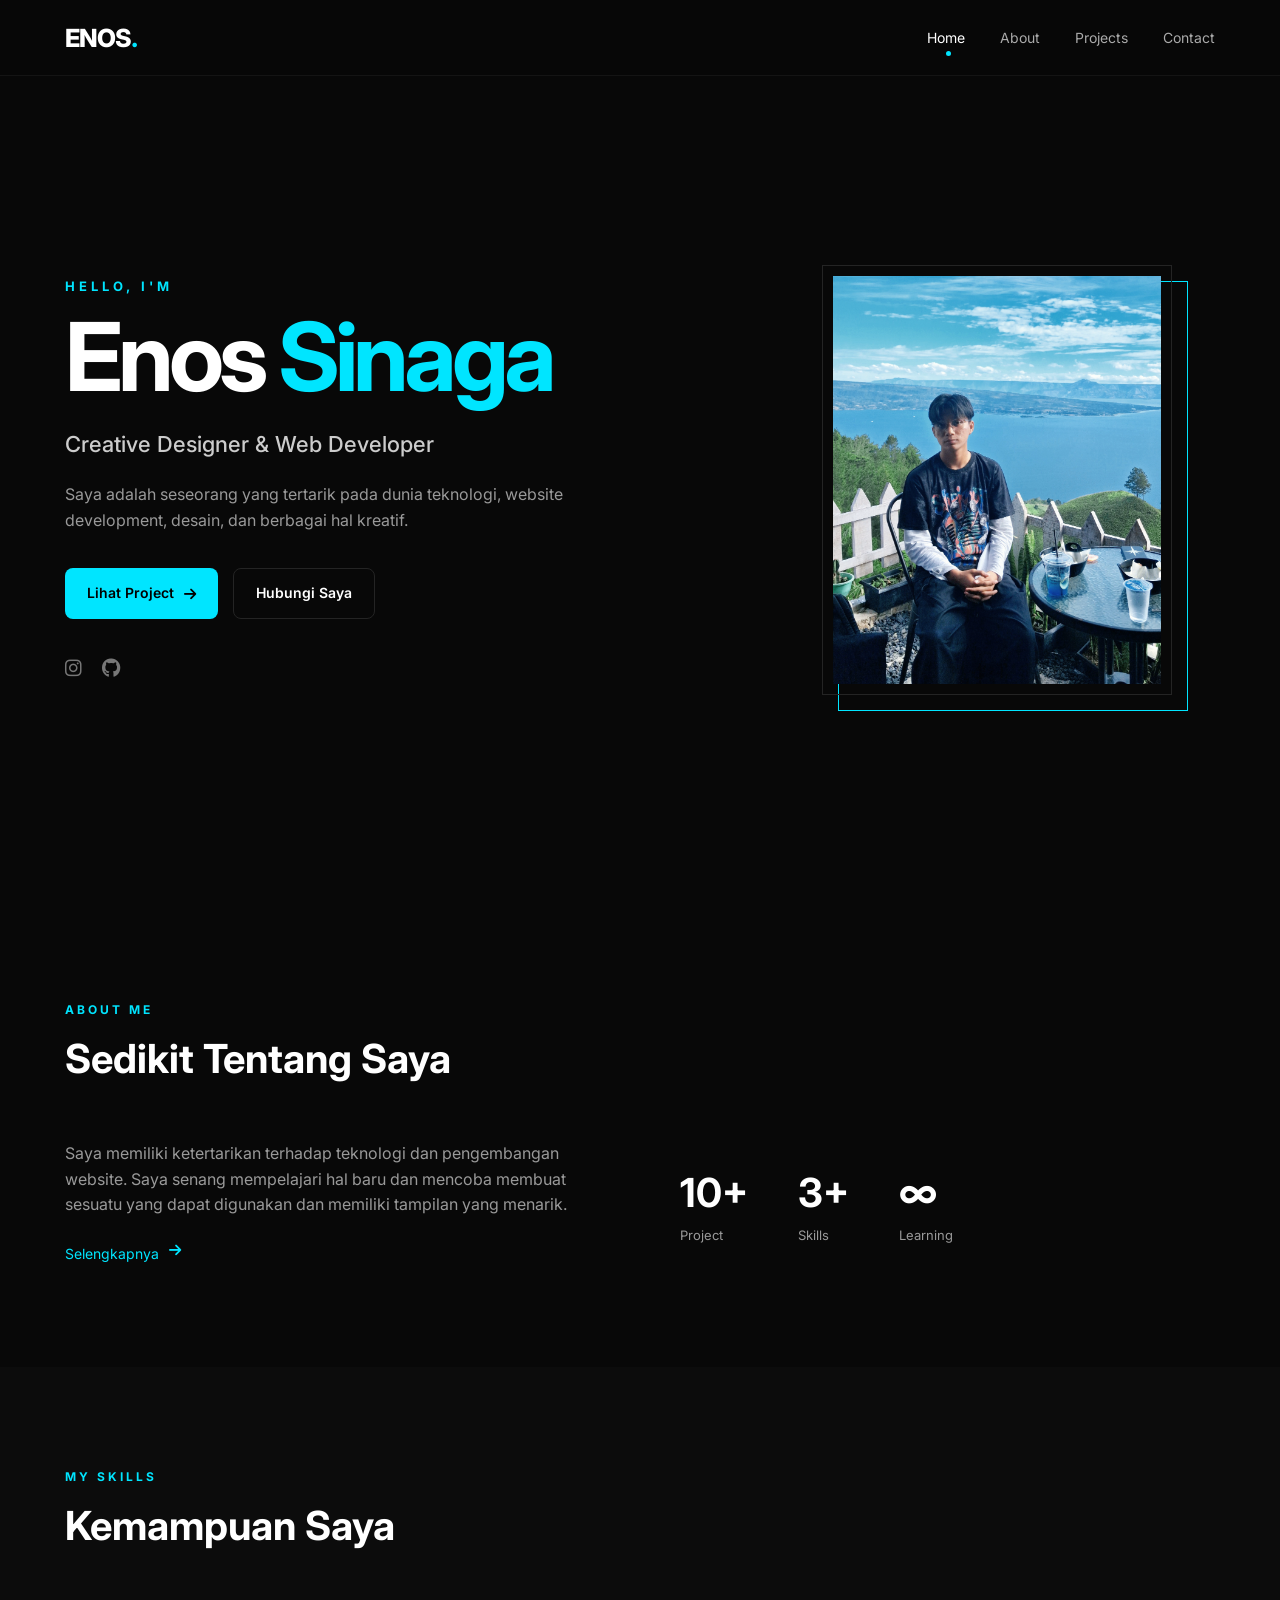
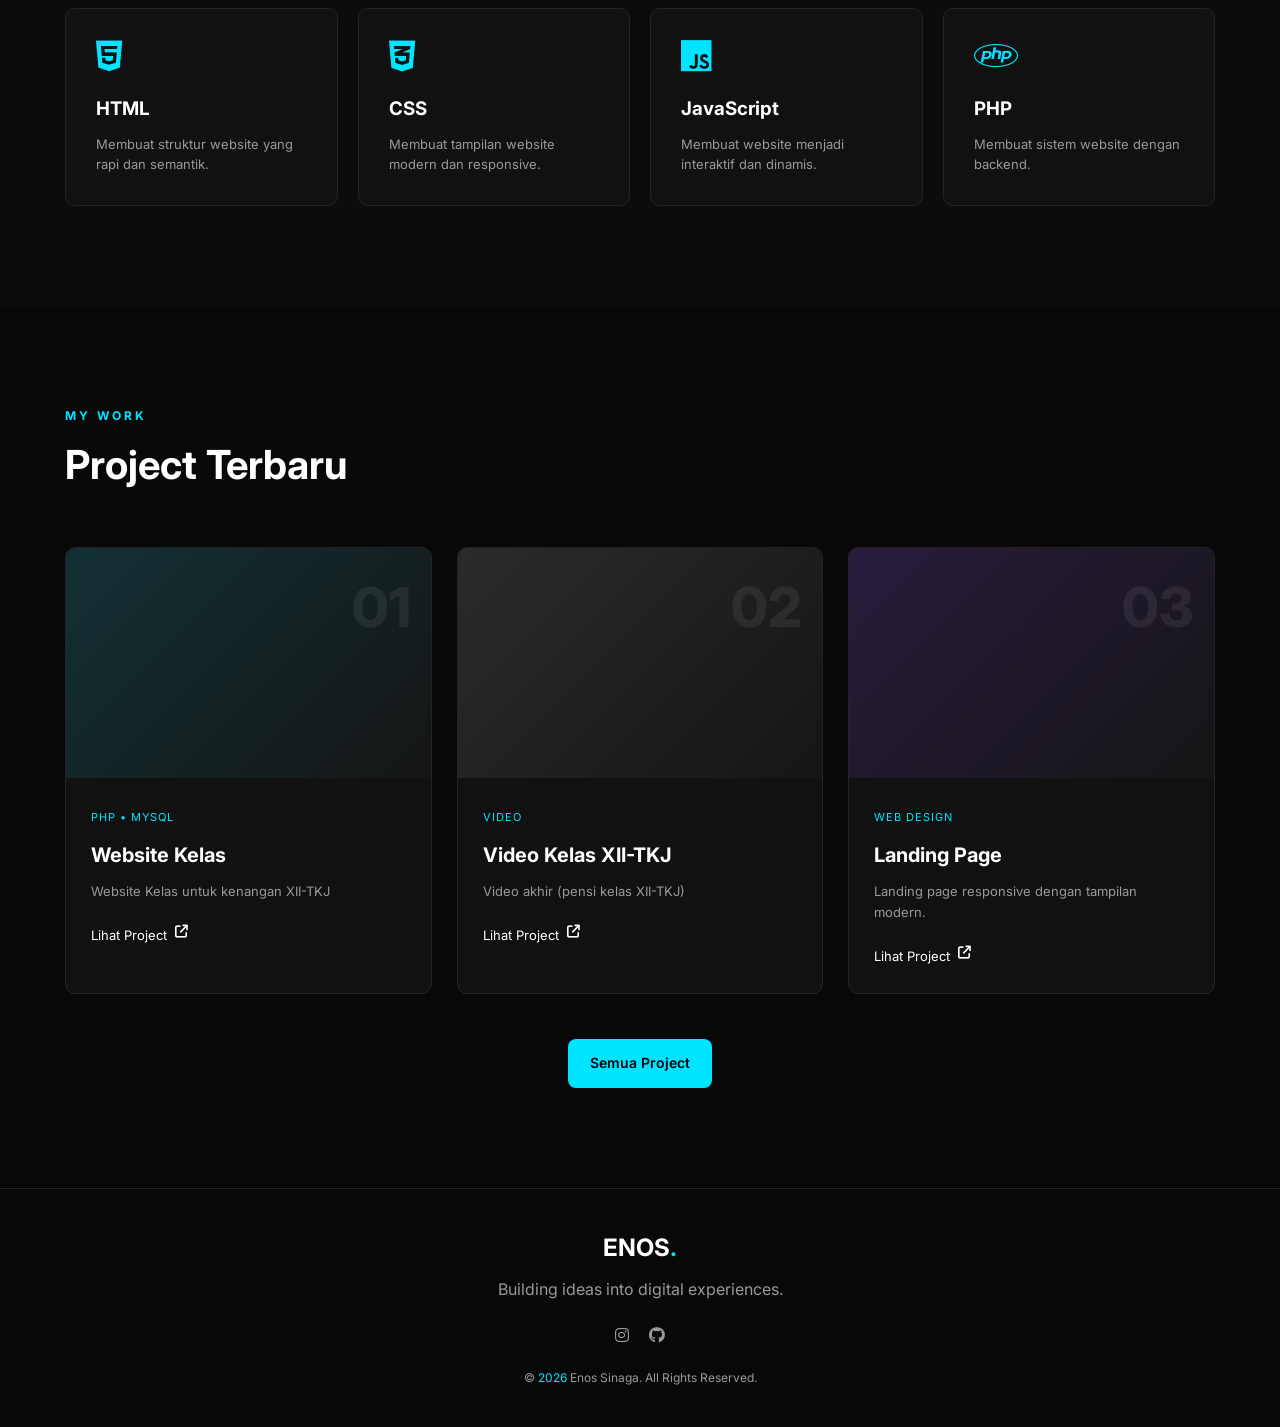
==== index.html @ 7dd68cc8 "first commit" ====
<!DOCTYPE html>
<html lang="id">
<head>
    <meta charset="UTF-8">
    <meta name="viewport" content="width=device-width, initial-scale=1.0">
    <link rel="icon" type="image/x-icon" href="favicon-32x32.pngs">
    <title>Enos | Portfolio</title>

    <link rel="stylesheet" href="style.css">

    <!-- Google Font -->
    <link rel="preconnect" href="https://fonts.googleapis.com">
    <link rel="preconnect" href="https://fonts.gstatic.com" crossorigin>
    <link href="https://fonts.googleapis.com/css2?family=Inter:wght@400;500;600;700;800&display=swap" rel="stylesheet">

    <!-- Icon -->
    <link rel="stylesheet"
        href="https://cdnjs.cloudflare.com/ajax/libs/font-awesome/6.5.2/css/all.min.css">
</head>

<body>

<!-- ================= NAVBAR ================= -->

<header class="header">
    <nav class="navbar">

        <a href="index.html" class="logo">
            ENOS<span>.</span>
        </a>

        <ul class="nav-menu">
            <li><a href="index.html" class="active">Home</a></li>
            <li><a href="about.html">About</a></li>
            <li><a href="projects.html">Projects</a></li>
            <li><a href="contact.html">Contact</a></li>
        </ul>

        <button class="menu-btn" id="menuBtn">
            <i class="fa-solid fa-bars"></i>
        </button>

    </nav>
</header>


<!-- ================= HERO ================= -->

<section class="hero">

    <div class="hero-content">

        <p class="hero-small">
            HELLO, I'M
        </p>

        <h1>
            Enos <span>Sinaga</span>
        </h1>

        <h2>
            Creative Designer & Web Developer 
        </h2>

        <p class="hero-description">
            Saya adalah seseorang yang tertarik pada dunia teknologi,
            website development, desain, dan berbagai hal kreatif.
        </p>

        <div class="hero-buttons">

            <a href="projects.html" class="btn primary">
                Lihat Project
                <i class="fa-solid fa-arrow-right"></i>
            </a>

            <a href="contact.html" class="btn secondary">
                Hubungi Saya
            </a>

        </div>

        <div class="social-icons">

            <a href="https://www.instagram.com/eell.sng/" title="Instagram">
                <i class="fa-brands fa-instagram"></i>
            </a>

            <a href="https://github.com/popoayamkeren-dot" title="GitHub">
                <i class="fa-brands fa-github"></i>
            </a>

     

        </div>

    </div>


    <div class="hero-image">

        <div class="image-box">
            <img src="1.jpeg" alt="Foto Enos">
        </div>

    </div>

</section>


<!-- ================= ABOUT PREVIEW ================= -->

<section class="section reveal">

    <div class="section-title">

        <p>ABOUT ME</p>

        <h2>
            Sedikit Tentang Saya
        </h2>

    </div>


    <div class="about-preview">

        <div>
            <p>
                Saya memiliki ketertarikan terhadap teknologi dan
                pengembangan website. Saya senang mempelajari hal baru
                dan mencoba membuat sesuatu yang dapat digunakan dan
                memiliki tampilan yang menarik.
            </p>

            <a href="about.html" class="text-link">
                Selengkapnya
                <i class="fa-solid fa-arrow-right"></i>
            </a>
        </div>


        <div class="stats">

            <div class="stat">
                <h3>10+</h3>
                <p>Project</p>
            </div>

            <div class="stat">
                <h3>3+</h3>
                <p>Skills</p>
            </div>

            <div class="stat">
                <h3>∞</h3>
                <p>Learning</p>
            </div>

        </div>

    </div>

</section>


<!-- ================= SKILLS ================= -->

<section class="section skills-section reveal">

    <div class="section-title">

        <p>MY SKILLS</p>

        <h2>
            Kemampuan Saya
        </h2>

    </div>


    <div class="skills">

        <div class="skill-card">

            <i class="fa-brands fa-html5"></i>

            <h3>HTML</h3>

            <p>
                Membuat struktur website yang rapi dan semantik.
            </p>

        </div>


        <div class="skill-card">

            <i class="fa-brands fa-css3-alt"></i>

            <h3>CSS</h3>

            <p>
                Membuat tampilan website modern dan responsive.
            </p>

        </div>


        <div class="skill-card">

            <i class="fa-brands fa-js"></i>

            <h3>JavaScript</h3>

            <p>
                Membuat website menjadi interaktif dan dinamis.
            </p>

        </div>


        <div class="skill-card">

            <i class="fa-brands fa-php"></i>

            <h3>PHP</h3>

            <p>
                Membuat sistem website dengan backend.
            </p>

        </div>

    </div>

</section>


<!-- ================= PROJECT PREVIEW ================= -->

<section class="section reveal">

    <div class="section-title">

        <p>MY WORK</p>

        <h2>
            Project Terbaru
        </h2>

    </div>


    <div class="projects-grid">

        <div class="project-card">

            <div class="project-image">
                <div class="project-number">01</div>
            </div>

            <div class="project-content">

            <span>PHP • MySQL</span>

                <h3>
                    Website Kelas
                </h3>

                <p>
                    Website Kelas untuk kenangan XII-TKJ
                </p>

                <a href="projects.html">
                    Lihat Project
                    <i class="fa-solid fa-arrow-up-right-from-square"></i>
                </a>

            </div>

        </div>


        <div class="project-card">

            <div class="project-image second">
                <div class="project-number">02</div>
            </div>

            <div class="project-content">

                <span>Video</span>

                <h3>
                    Video Kelas XII-TKJ
                </h3>

                <p>
                   Video akhir (pensi kelas XII-TKJ)
                </p>

                <a href="projects.html">
                    Lihat Project
                    <i class="fa-solid fa-arrow-up-right-from-square"></i>
                </a>

            </div>

        </div>


        <div class="project-card">

            <div class="project-image third">
                <div class="project-number">03</div>
            </div>

            <div class="project-content">

                <span>Web Design</span>

                <h3>
                    Landing Page
                </h3>

                <p>
                    Landing page responsive dengan tampilan modern.
                </p>

                <a href="projects.html">
                    Lihat Project
                    <i class="fa-solid fa-arrow-up-right-from-square"></i>
                </a>

            </div>

        </div>

    </div>


    <div class="center-button">

        <a href="projects.html" class="btn primary">
            Semua Project
        </a>

    </div>

</section>


<!-- ================= FOOTER ================= -->

<footer class="footer">

    <div>

        <h2>
            ENOS<span>.</span>
        </h2>

        <p>
            Building ideas into digital experiences.
        </p>

    </div>


    <div class="footer-social">

            <a href="https://www.instagram.com/eell.sng/" title="Instagram">
                <i class="fa-brands fa-instagram"></i>
            </a>

            <a href="https://github.com/popoayamkeren-dot" title="GitHub">
                <i class="fa-brands fa-github"></i>
            </a>

    </div>


    <p class="copyright">
        © <span id="year"></span> Enos Sinaga. All Rights Reserved.
    </p>

</footer>


<script src="script.js"></script>

</body>
</html>
---- style.css ----
/* =========================
   RESET
========================= */

* {
    margin: 0;
    padding: 0;
    box-sizing: border-box;
}


html {
    scroll-behavior: smooth;
}


body {
    font-family: "Inter", sans-serif;
    background: #080808;
    color: #ffffff;
    line-height: 1.6;
}


a {
    text-decoration: none;
    color: inherit;
}


img {
    max-width: 100%;
    display: block;
}


/* =========================
   VARIABLES
========================= */

:root {

    --bg: #080808;

    --card: #111111;

    --border: #242424;

    --text: #ffffff;

    --muted: #999999;

    --accent: #00e5ff;

}


/* =========================
   NAVBAR
========================= */

.header {

    position: fixed;

    top: 0;

    left: 0;

    width: 100%;

    z-index: 1000;

    background: rgba(8, 8, 8, 0.85);

    backdrop-filter: blur(15px);

    border-bottom: 1px solid rgba(255,255,255,0.05);

}


.navbar {

    max-width: 1200px;

    margin: auto;

    height: 75px;

    padding: 0 25px;

    display: flex;

    align-items: center;

    justify-content: space-between;

}


.logo {

    font-size: 25px;

    font-weight: 800;

    letter-spacing: -1px;

}


.logo span,
.footer span {

    color: var(--accent);

}


.nav-menu {

    list-style: none;

    display: flex;

    gap: 35px;

}


.nav-menu a {

    color: #aaa;

    font-size: 14px;

    transition: 0.3s;

}


.nav-menu a:hover,
.nav-menu a.active {

    color: white;

}


.nav-menu a.active {

    position: relative;

}


.nav-menu a.active::after {

    content: "";

    position: absolute;

    width: 5px;

    height: 5px;

    background: var(--accent);

    border-radius: 50%;

    bottom: -10px;

    left: 50%;

}


.menu-btn {

    display: none;

    background: none;

    border: none;

    color: white;

    font-size: 22px;

    cursor: pointer;

}


/* =========================
   HERO
========================= */

.hero {

    min-height: 100vh;

    max-width: 1200px;

    margin: auto;

    padding: 130px 25px 70px;

    display: grid;

    grid-template-columns: 1.2fr 0.8fr;

    align-items: center;

    gap: 60px;

}


.hero-small {

    color: var(--accent);

    font-size: 13px;

    font-weight: 700;

    letter-spacing: 4px;

    margin-bottom: 15px;

}


.hero h1 {

    font-size: clamp(55px, 8vw, 95px);

    line-height: 0.95;

    letter-spacing: -5px;

}


.hero h1 span {

    color: var(--accent);

}


.hero h2 {

    margin-top: 25px;

    color: #ccc;

    font-size: 22px;

    font-weight: 500;

}


.hero-description {

    max-width: 600px;

    margin-top: 20px;

    color: var(--muted);

}


.hero-buttons {

    display: flex;

    gap: 15px;

    margin-top: 35px;

}


.btn {

    display: inline-flex;

    align-items: center;

    gap: 10px;

    padding: 13px 22px;

    border-radius: 8px;

    font-size: 14px;

    font-weight: 600;

    transition: 0.3s;

}


.btn.primary {

    background: var(--accent);

    color: #000;

}


.btn.primary:hover {

    transform: translateY(-3px);

    box-shadow: 0 10px 30px rgba(0,229,255,0.2);

}


.btn.secondary {

    border: 1px solid var(--border);

    color: white;

}


.btn.secondary:hover {

    border-color: var(--accent);

}


.social-icons {

    display: flex;

    gap: 20px;

    margin-top: 35px;

}


.social-icons a {

    color: #777;

    font-size: 19px;

    transition: 0.3s;

}


.social-icons a:hover {

    color: var(--accent);

    transform: translateY(-3px);

}


/* =========================
   HERO IMAGE
========================= */

.hero-image {

    display: flex;

    justify-content: center;

}


.image-box {

    width: 350px;

    height: 430px;

    border: 1px solid var(--border);

    padding: 10px;

    position: relative;

}


.image-box::before {

    content: "";

    position: absolute;

    width: 100%;

    height: 100%;

    border: 1px solid var(--accent);

    top: 15px;

    left: 15px;

    z-index: -1;

}


.image-box img {

    width: 100%;

    height: 100%;

    object-fit: cover;

    filter: grayscale(20%);

}


/* =========================
   SECTION
========================= */

.section {

    max-width: 1200px;

    margin: auto;

    padding: 100px 25px;

}


.section-title {

    margin-bottom: 50px;

}


.section-title p,
.small-title,
.page-header p {

    color: var(--accent);

    font-size: 12px;

    letter-spacing: 3px;

    font-weight: 700;

}


.section-title h2 {

    font-size: 40px;

    margin-top: 8px;

}


/* =========================
   ABOUT
========================= */

.about-preview {

    display: grid;

    grid-template-columns: 1fr 1fr;

    gap: 80px;

    align-items: center;

}


.about-preview p {

    color: var(--muted);

    max-width: 600px;

}


.text-link {

    display: inline-flex;

    gap: 10px;

    color: var(--accent);

    margin-top: 25px;

    font-size: 14px;

}


.stats {

    display: flex;

    gap: 50px;

}


.stat h3 {

    font-size: 40px;

}


.stat p {

    font-size: 13px;

}


/* =========================
   SKILLS
========================= */

.skills-section {

    background: #0c0c0c;

    max-width: none;

    padding-left: max(25px, calc((100% - 1150px) / 2));

    padding-right: max(25px, calc((100% - 1150px) / 2));

}


.skills {

    display: grid;

    grid-template-columns: repeat(4, 1fr);

    gap: 20px;

}


.skill-card {

    padding: 30px;

    background: var(--card);

    border: 1px solid var(--border);

    border-radius: 10px;

    transition: 0.3s;

}


.skill-card:hover {

    transform: translateY(-8px);

    border-color: var(--accent);

}


.skill-card i {

    font-size: 35px;

    color: var(--accent);

    margin-bottom: 20px;

}


.skill-card h3 {

    margin-bottom: 10px;

}


.skill-card p {

    color: var(--muted);

    font-size: 13px;

}


/* =========================
   PROJECTS
========================= */

.projects-grid {

    display: grid;

    grid-template-columns: repeat(3, 1fr);

    gap: 25px;

}


.project-card {

    background: var(--card);

    border: 1px solid var(--border);

    border-radius: 10px;

    overflow: hidden;

    transition: 0.3s;

}


.project-card:hover {

    transform: translateY(-7px);

    border-color: #444;

}


.project-image {

    height: 230px;

    background:
        linear-gradient(
            135deg,
            #00e5ff22,
            transparent
        ),
        #151515;

    position: relative;

}


.project-image.second {

    background:
        linear-gradient(
            135deg,
            #ffffff18,
            transparent
        ),
        #151515;

}


.project-image.third {

    background:
        linear-gradient(
            135deg,
            #7c3aed30,
            transparent
        ),
        #151515;

}


.project-image.fourth {

    background:
        linear-gradient(
            135deg,
            #22c55e20,
            transparent
        ),
        #151515;

}


.project-number {

    position: absolute;

    right: 20px;

    top: 15px;

    font-size: 55px;

    font-weight: 800;

    color: rgba(255,255,255,0.07);

}


.project-content {

    padding: 25px;

}


.project-content span {

    font-size: 11px;

    color: var(--accent);

    text-transform: uppercase;

    letter-spacing: 1px;

}


.project-content h3 {

    margin: 10px 0;

    font-size: 20px;

}


.project-content p {

    color: var(--muted);

    font-size: 13px;

    margin-bottom: 20px;

}


.project-content a {

    color: white;

    font-size: 13px;

    display: inline-flex;

    gap: 8px;

}


.project-content a:hover {

    color: var(--accent);

}


.center-button {

    text-align: center;

    margin-top: 45px;

}


/* =========================
   PAGE HEADER
========================= */

.page-header {

    padding: 180px 25px 80px;

    max-width: 1200px;

    margin: auto;

}


.page-header h1 {

    font-size: clamp(50px, 7vw, 80px);

    line-height: 1;

    letter-spacing: -4px;

    margin-top: 10px;

}


.page-header h1 span {

    color: var(--accent);

}


/* =========================
   ABOUT PAGE
========================= */

.about-page {

    display: grid;

    grid-template-columns: 0.8fr 1.2fr;

    gap: 80px;

    align-items: center;

}


.about-photo img {

    width: 100%;

    max-width: 400px;

    aspect-ratio: 4/5;

    object-fit: cover;

}


.about-text h2 {

    font-size: 42px;

    margin: 15px 0 25px;

}


.about-text > p:not(.small-title) {

    color: var(--muted);

    margin-bottom: 15px;

}


.info-list {

    margin-top: 35px;

    border-top: 1px solid var(--border);

}


.info-list div {

    display: flex;

    justify-content: space-between;

    padding: 15px 0;

    border-bottom: 1px solid var(--border);

}


.info-list span {

    color: var(--muted);

}


/* =========================
   CONTACT
========================= */

.contact-section {

    display: grid;

    grid-template-columns: 1fr 1fr;

    gap: 80px;

}


.contact-info h2 {

    font-size: 40px;

    line-height: 1.1;

    margin: 15px 0 20px;

}


.contact-info > p:not(.small-title) {

    color: var(--muted);

}


.contact-item {

    display: flex;

    align-items: center;

    gap: 15px;

    margin-top: 30px;

}


.contact-item > i {

    width: 45px;

    height: 45px;

    display: grid;

    place-items: center;

    background: var(--card);

    border: 1px solid var(--border);

    color: var(--accent);

    border-radius: 8px;

}


.contact-item div {

    display: flex;

    flex-direction: column;

}


.contact-item span {

    color: var(--muted);

    font-size: 12px;

}


.contact-item strong {

    font-size: 14px;

}


.contact-form {

    background: var(--card);

    padding: 30px;

    border: 1px solid var(--border);

    border-radius: 10px;

}


.input-group {

    margin-bottom: 20px;

}


.input-group label {

    display: block;

    font-size: 13px;

    margin-bottom: 8px;

}


.input-group input,
.input-group textarea {

    width: 100%;

    background: #080808;

    border: 1px solid var(--border);

    color: white;

    padding: 13px;

    border-radius: 6px;

    font-family: inherit;

    outline: none;

}


.input-group input:focus,
.input-group textarea:focus {

    border-color: var(--accent);

}


.input-group textarea {

    resize: vertical;

}


/* =========================
   FOOTER
========================= */

.footer {

    border-top: 1px solid var(--border);

    padding: 40px 25px;

    text-align: center;

    color: var(--muted);

}


.footer h2 {

    color: white;

    margin-bottom: 10px;

}


.footer-social {

    display: flex;

    justify-content: center;

    gap: 20px;

    margin: 20px 0;

}


.footer-social a:hover {

    color: var(--accent);

}


.copyright {

    font-size: 12px;

    margin-top: 20px;

}


/* =========================
   ANIMATION
========================= */

.reveal {

    opacity: 0;

    transform: translateY(30px);

    transition: 0.8s ease;

}


.reveal.show {

    opacity: 1;

    transform: translateY(0);

}


/* =========================
   RESPONSIVE
========================= */

@media (max-width: 900px) {

    .hero {

        grid-template-columns: 1fr;

        text-align: center;

    }


    .hero-description {

        margin-left: auto;

        margin-right: auto;

    }


    .hero-buttons,
    .social-icons {

        justify-content: center;

    }


    .hero-image {

        order: -1;

    }


    .image-box {

        width: 280px;

        height: 350px;

    }


    .skills {

        grid-template-columns: repeat(2, 1fr);

    }


    .projects-grid {

        grid-template-columns: repeat(2, 1fr);

    }


    .about-page,
    .contact-section {

        grid-template-columns: 1fr;

    }

}


@media (max-width: 650px) {

    .nav-menu {

        position: absolute;

        top: 75px;

        left: 0;

        width: 100%;

        background: #080808;

        flex-direction: column;

        gap: 0;

        display: none;

        border-bottom: 1px solid var(--border);

    }


    .nav-menu.show {

        display: flex;

    }


    .nav-menu li a {

        display: block;

        padding: 18px 25px;

        border-bottom: 1px solid var(--border);

    }


    .menu-btn {

        display: block;

    }


    .hero {

        padding-top: 130px;

    }


    .hero h1 {

        letter-spacing: -3px;

    }


    .hero h2 {

        font-size: 18px;

    }


    .about-preview {

        grid-template-columns: 1fr;

        gap: 40px;

    }


    .stats {

        justify-content: space-between;

    }


    .skills {

        grid-template-columns: 1fr;

    }


    .projects-grid {

        grid-template-columns: 1fr;

    }


    .section-title h2 {

        font-size: 32px;

    }


    .contact-info h2 {

        font-size: 32px;

    }

}
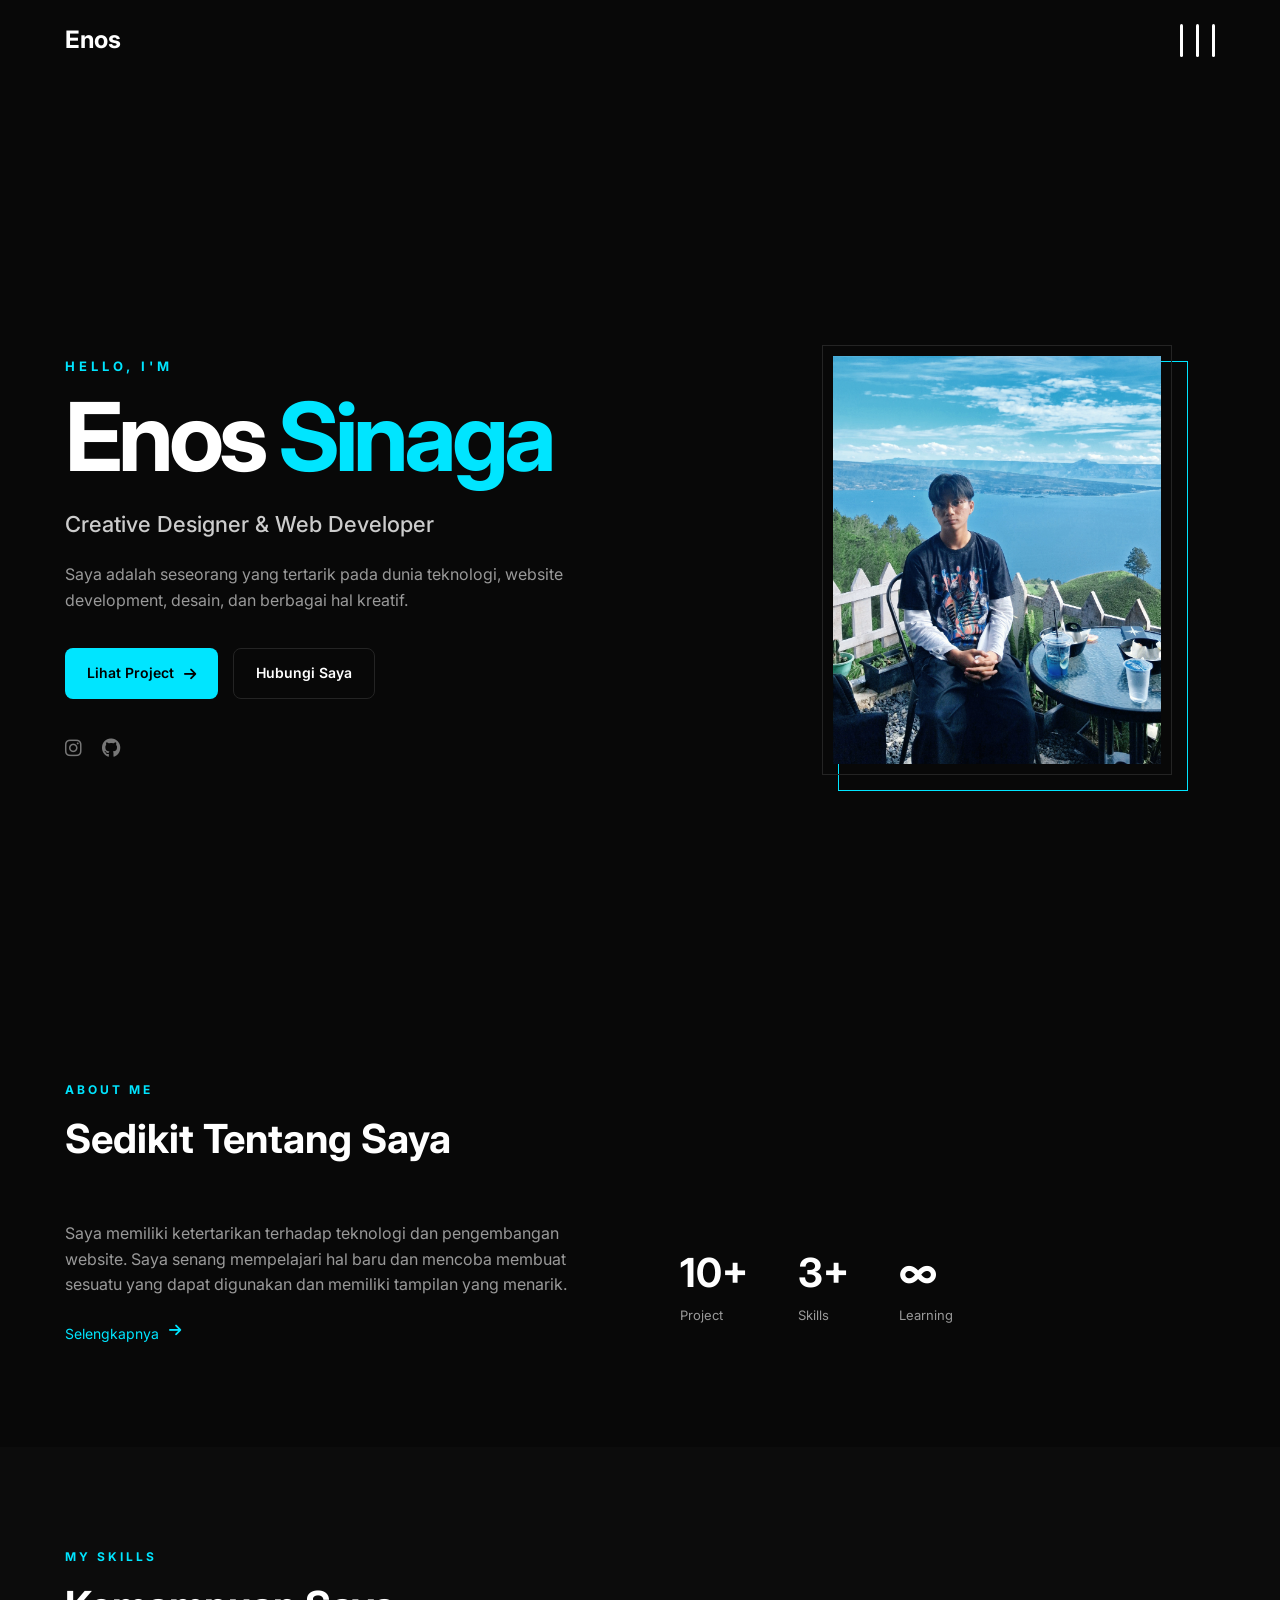
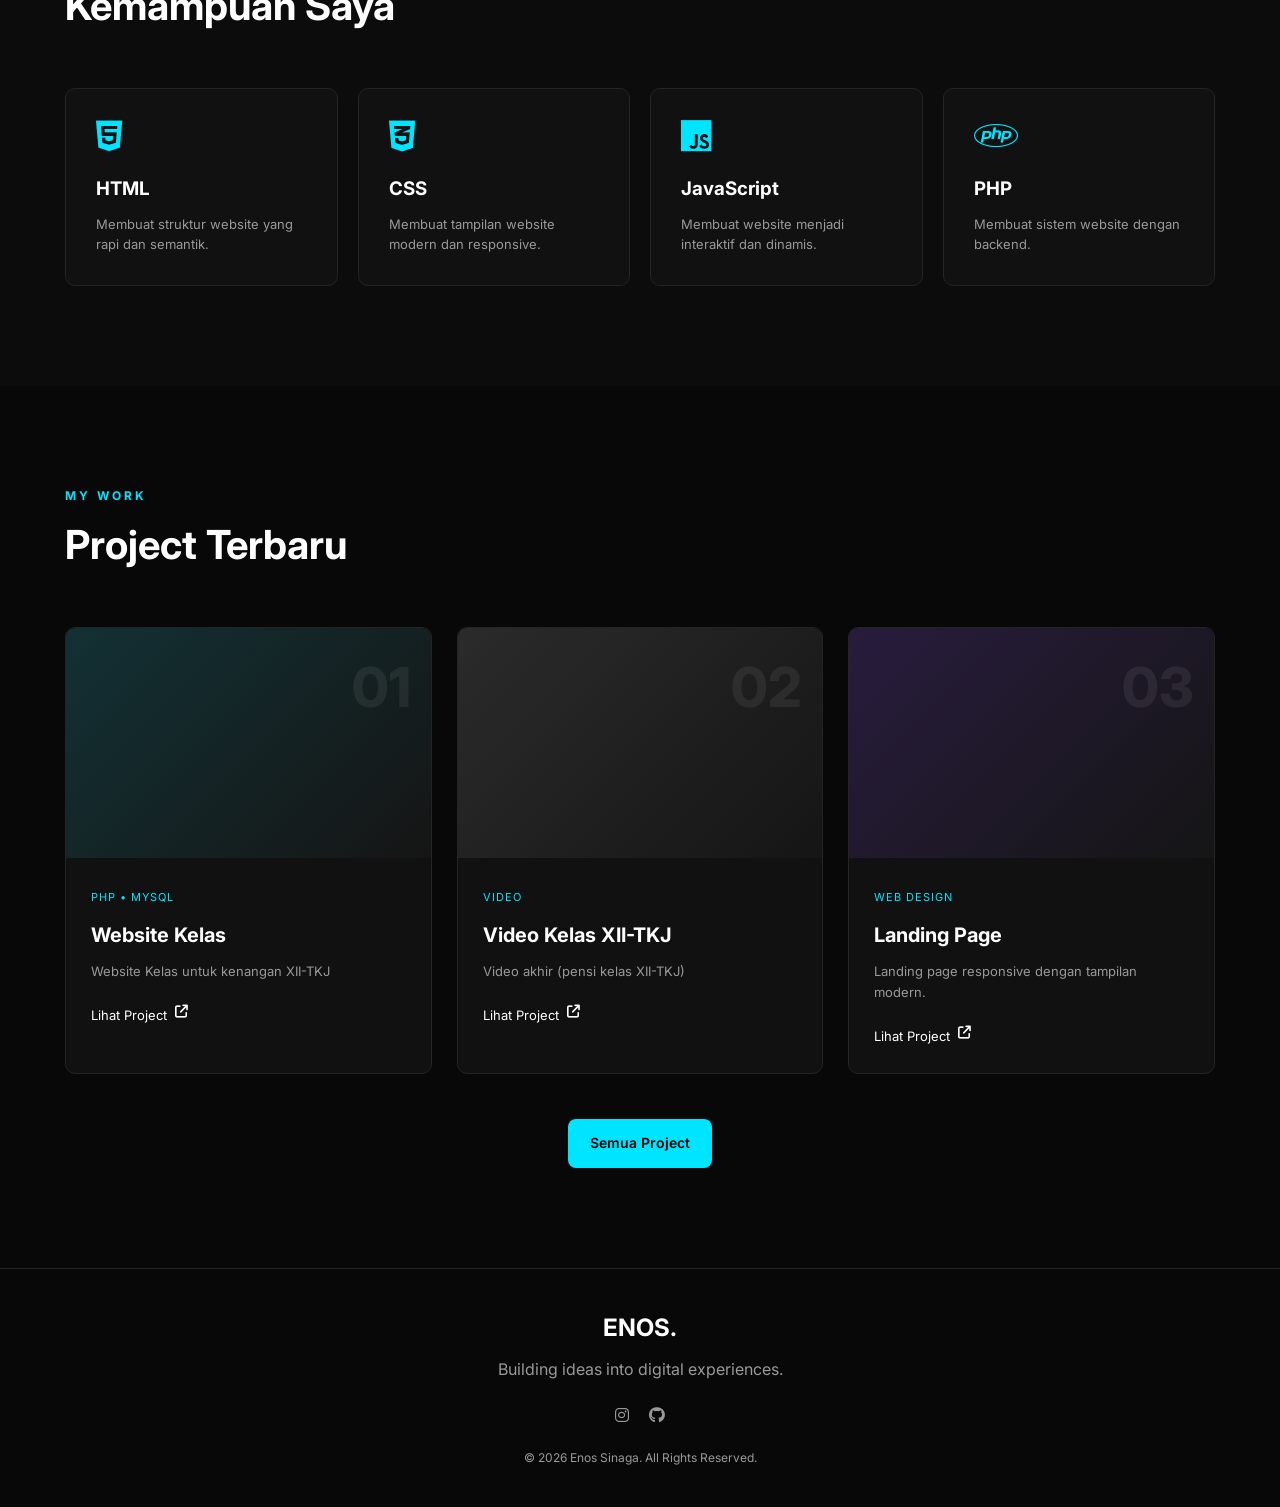
==== commit 6bb62f89: "index.html" ====
--- a/index.html
+++ b/index.html
@@ -3,7 +3,7 @@
 <head>
     <meta charset="UTF-8">
     <meta name="viewport" content="width=device-width, initial-scale=1.0">
-    <link rel="icon" type="image/x-icon" href="favicon-32x32.pngs">
+    <link rel="icon" type="image/x-icon" href="favicon-32x32.png">
     <title>Enos | Portfolio</title>
 
     <link rel="stylesheet" href="style.css">
@@ -22,25 +22,33 @@
 
 <!-- ================= NAVBAR ================= -->
 
-<header class="header">
-    <nav class="navbar">
-
-        <a href="index.html" class="logo">
-            ENOS<span>.</span>
-        </a>
-
-        <ul class="nav-menu">
-            <li><a href="index.html" class="active">Home</a></li>
-            <li><a href="about.html">About</a></li>
-            <li><a href="projects.html">Projects</a></li>
-            <li><a href="contact.html">Contact</a></li>
-        </ul>
-
-        <button class="menu-btn" id="menuBtn">
-            <i class="fa-solid fa-bars"></i>
+<header>
+<nav class="navbar">
+
+    <div class="logo">
+        Enos
+    </div>
+
+    <div class="menu-container">
+
+        <!-- Tombol 3 garis -->
+        <button class="hamburger" id="hamburger" onclick="toggleMenu()">
+            <span></span>
+            <span></span>
+            <span></span>
         </button>
 
-    </nav>
+        <!-- Menu -->
+        <div class="menu" id="menu">
+            <a href="index.html">Home</a>
+            <a href="about.html">About</a>
+            <a href="projects.html">Project</a>
+            <a href="contact.html">Contact</a>
+        </div>
+
+    </div>
+
+</nav>
 </header>
 
 
@@ -391,4 +399,4 @@
 <script src="script.js"></script>
 
 </body>
-</html>+</html>
--- a/style.css
+++ b/style.css
@@ -79,14 +79,13 @@
 
 }
 
-
 .navbar {
 
     max-width: 1200px;
 
     margin: auto;
 
-    height: 75px;
+    height: 80px;
 
     padding: 0 25px;
 
@@ -98,100 +97,120 @@
 
 }
 
-
 .logo {
-
-    font-size: 25px;
-
-    font-weight: 800;
-
-    letter-spacing: -1px;
-
-}
-
-
-.logo span,
-.footer span {
-
-    color: var(--accent);
-
-}
-
-
-.nav-menu {
-
-    list-style: none;
+    color: white;
+    font-size: 24px;
+    font-weight: bold;
+}
+
+/* =========================
+   TEMPAT MENU + TOMBOL
+========================= */
+
+.menu-container {
+    position: relative;
 
     display: flex;
-
-    gap: 35px;
-
-}
-
-
-.nav-menu a {
-
-    color: #aaa;
-
-    font-size: 14px;
-
-    transition: 0.3s;
-
-}
-
-
-.nav-menu a:hover,
-.nav-menu a.active {
-
+    align-items: center;
+}
+
+/* =========================
+   LOGO 3 GARIS
+========================= */
+
+.hamburger {
+    width: 35px;
+    height: 35px;
+
+    padding: 0;
+
+    display: flex;
+    align-items: center;
+    justify-content: space-between;
+
+    flex-direction: row;
+
+    background: none;
+    border: none;
+
+    cursor: pointer;
+
+    position: relative;
+    z-index: 2;
+
+    transition: transform 0.4s ease;
+}
+
+/* Garis awalnya VERTIKAL */
+
+.hamburger span {
+    width: 3px;
+    height: 33px;
+
+    background: white;
+
+    border-radius: 5px;
+}
+
+/* Ketika diklik:
+   VERTIKAL → HORIZONTAL */
+
+.hamburger.active {
+    transform: rotate(90deg);
+}
+
+
+/* =========================
+   MENU
+========================= */
+
+.menu {
+    position: absolute;
+
+    top: 50%;
+    right: 50px;
+
+    display: flex;
+    align-items: center;
+
+    gap: 20px;
+
+    white-space: nowrap;
+
+    opacity: 0;
+
+    pointer-events: none;
+
+    transform: translateY(-50%) translateX(20px);
+
+    transition:
+        transform 0.4s ease,
+        opacity 0.3s ease;
+}
+
+/* Menu muncul ke arah KIRI */
+
+.menu.active {
+    opacity: 1;
+
+    pointer-events: auto;
+
+    transform: translateY(-50%) translateX(0);
+}
+
+.menu a {
     color: white;
 
-}
-
-
-.nav-menu a.active {
-
-    position: relative;
-
-}
-
-
-.nav-menu a.active::after {
-
-    content: "";
-
-    position: absolute;
-
-    width: 5px;
-
-    height: 5px;
-
-    background: var(--accent);
-
-    border-radius: 50%;
-
-    bottom: -10px;
-
-    left: 50%;
-
-}
-
-
-.menu-btn {
-
-    display: none;
-
-    background: none;
-
-    border: none;
-
-    color: white;
-
-    font-size: 22px;
-
-    cursor: pointer;
-
-}
-
+    text-decoration: none;
+
+    font-size: 17px;
+
+    transition: 0.2s ease;
+}
+
+.menu a:hover {
+    color: #00e5ff;
+}
 
 /* =========================
    HERO
@@ -1341,4 +1360,4 @@
 
     }
 
-}+}
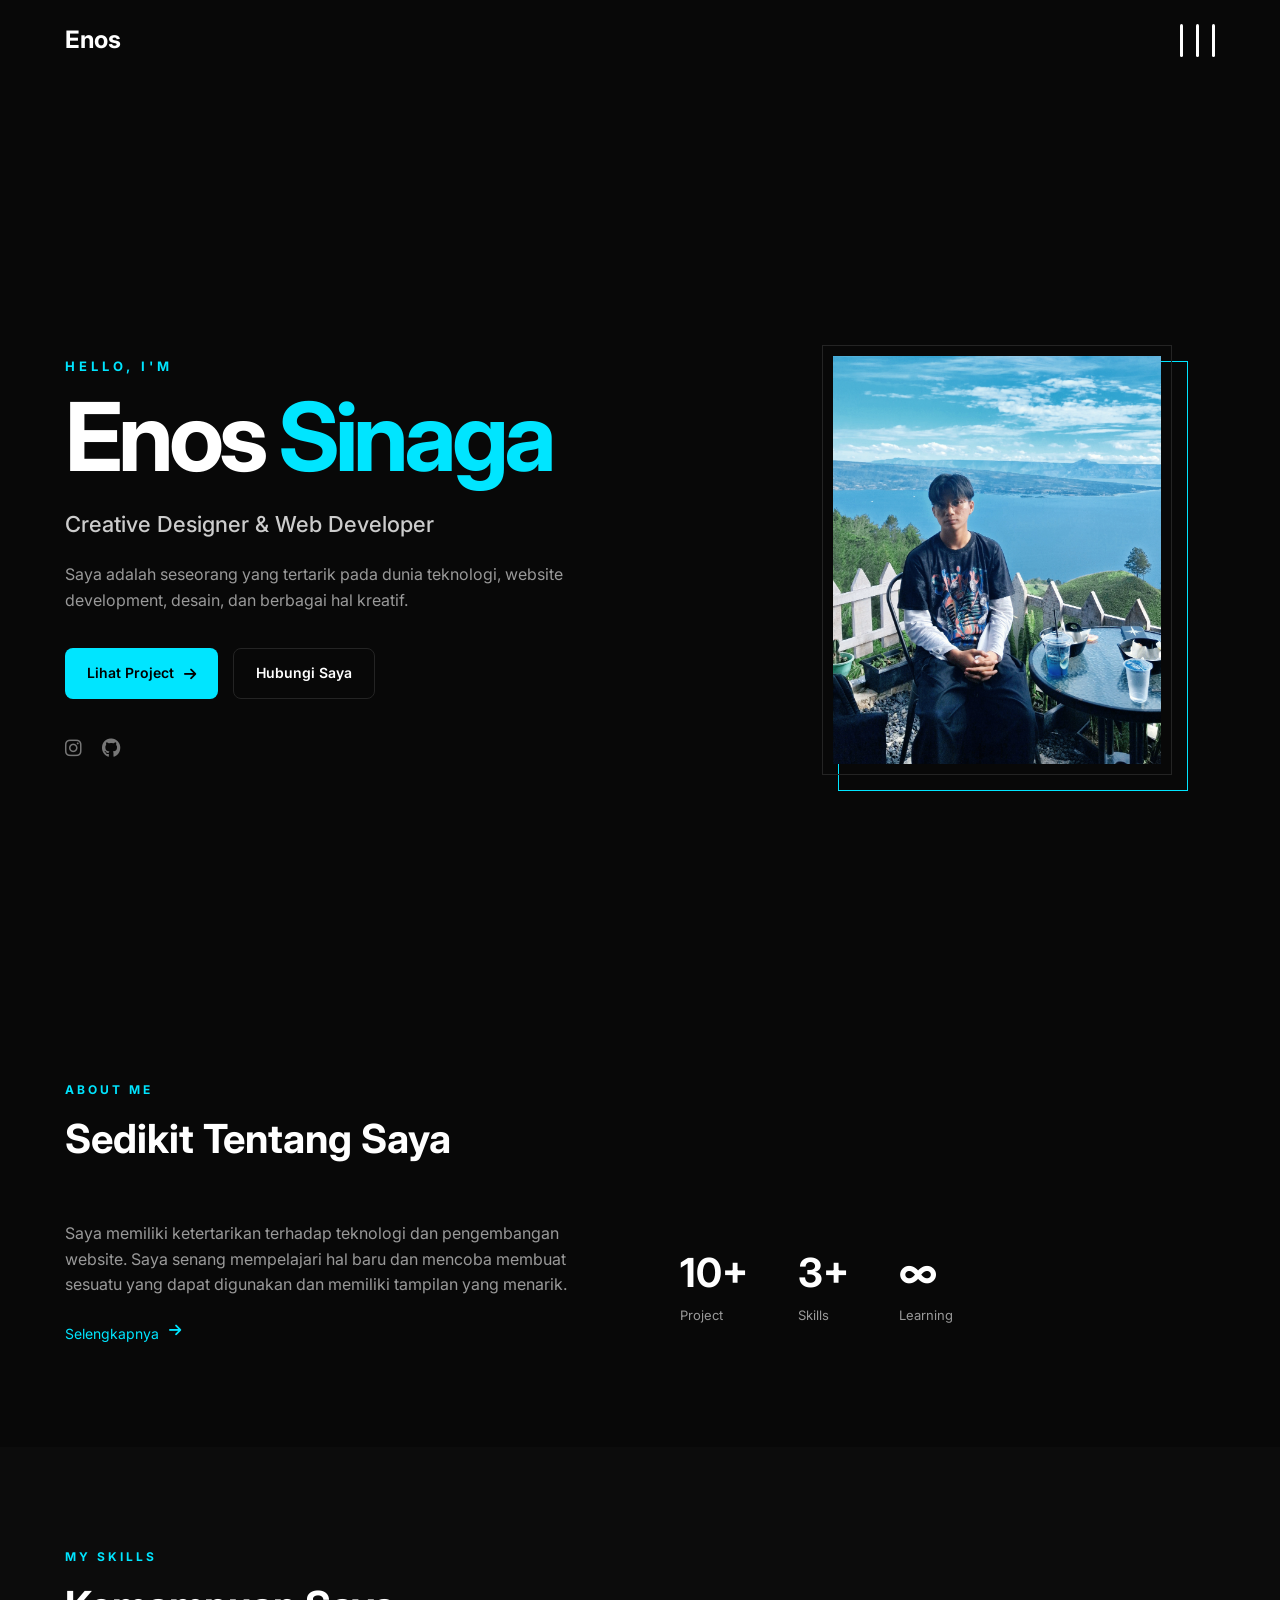
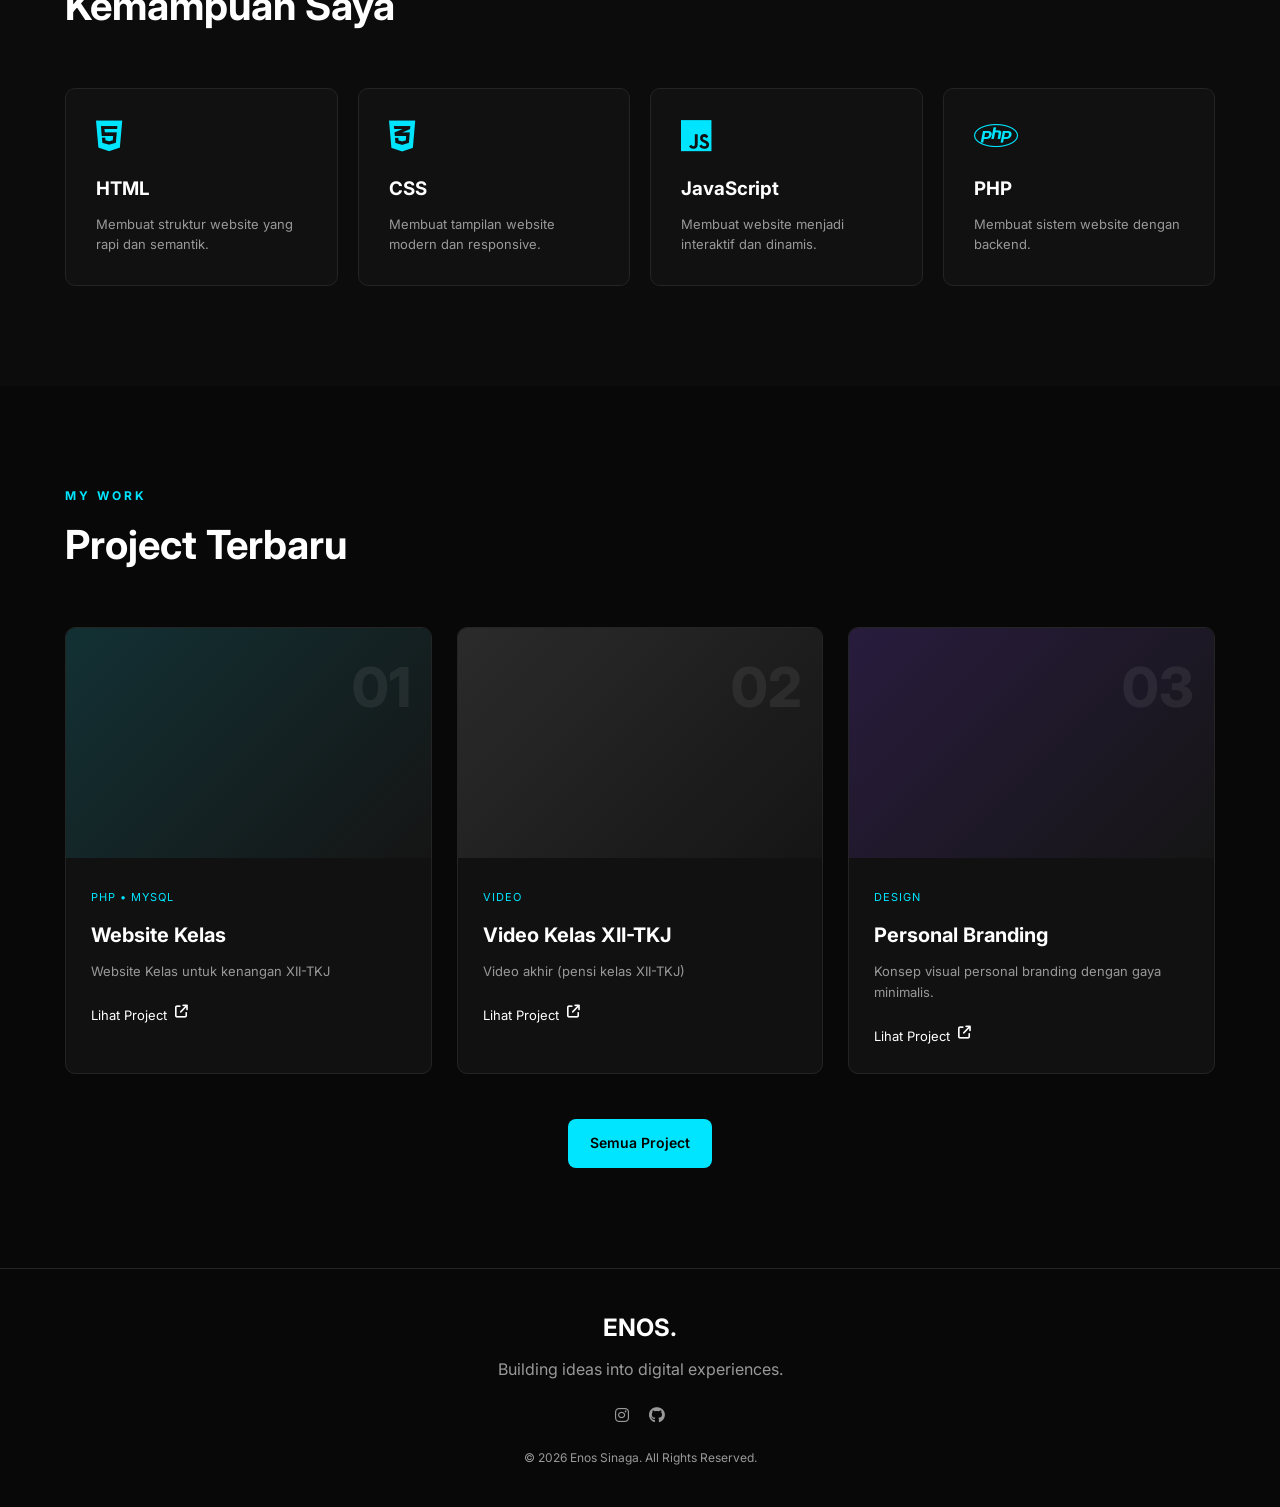
==== commit 1d3f596e: "index.html" ====
--- a/index.html
+++ b/index.html
@@ -326,14 +326,14 @@
 
             <div class="project-content">
 
-                <span>Web Design</span>
+                <span>Design</span>
 
                 <h3>
-                    Landing Page
+                    Personal Branding
                 </h3>
 
                 <p>
-                    Landing page responsive dengan tampilan modern.
+                    Konsep visual personal branding dengan gaya minimalis.
                 </p>
 
                 <a href="projects.html">
--- a/style.css
+++ b/style.css
@@ -211,7 +211,39 @@
 .menu a:hover {
     color: #00e5ff;
 }
-
+@media (max-width: 600px) {
+
+    .navbar {
+        padding: 0 20px;
+    }
+
+    .logo {
+        font-size: 20px;
+    }
+
+    .hamburger {
+        width: 30px;
+        height: 30px;
+    }
+
+    .hamburger span {
+        width: 3px;
+        height: 22px;
+    }
+
+    /* MENU KHUSUS HP */
+    .menu {
+        right: 35px;
+
+        gap: 15px;
+
+        font-size: 14px;
+    }
+
+    .menu a {
+        font-size: 14px;
+    }
+}
 /* =========================
    HERO
 ========================= */
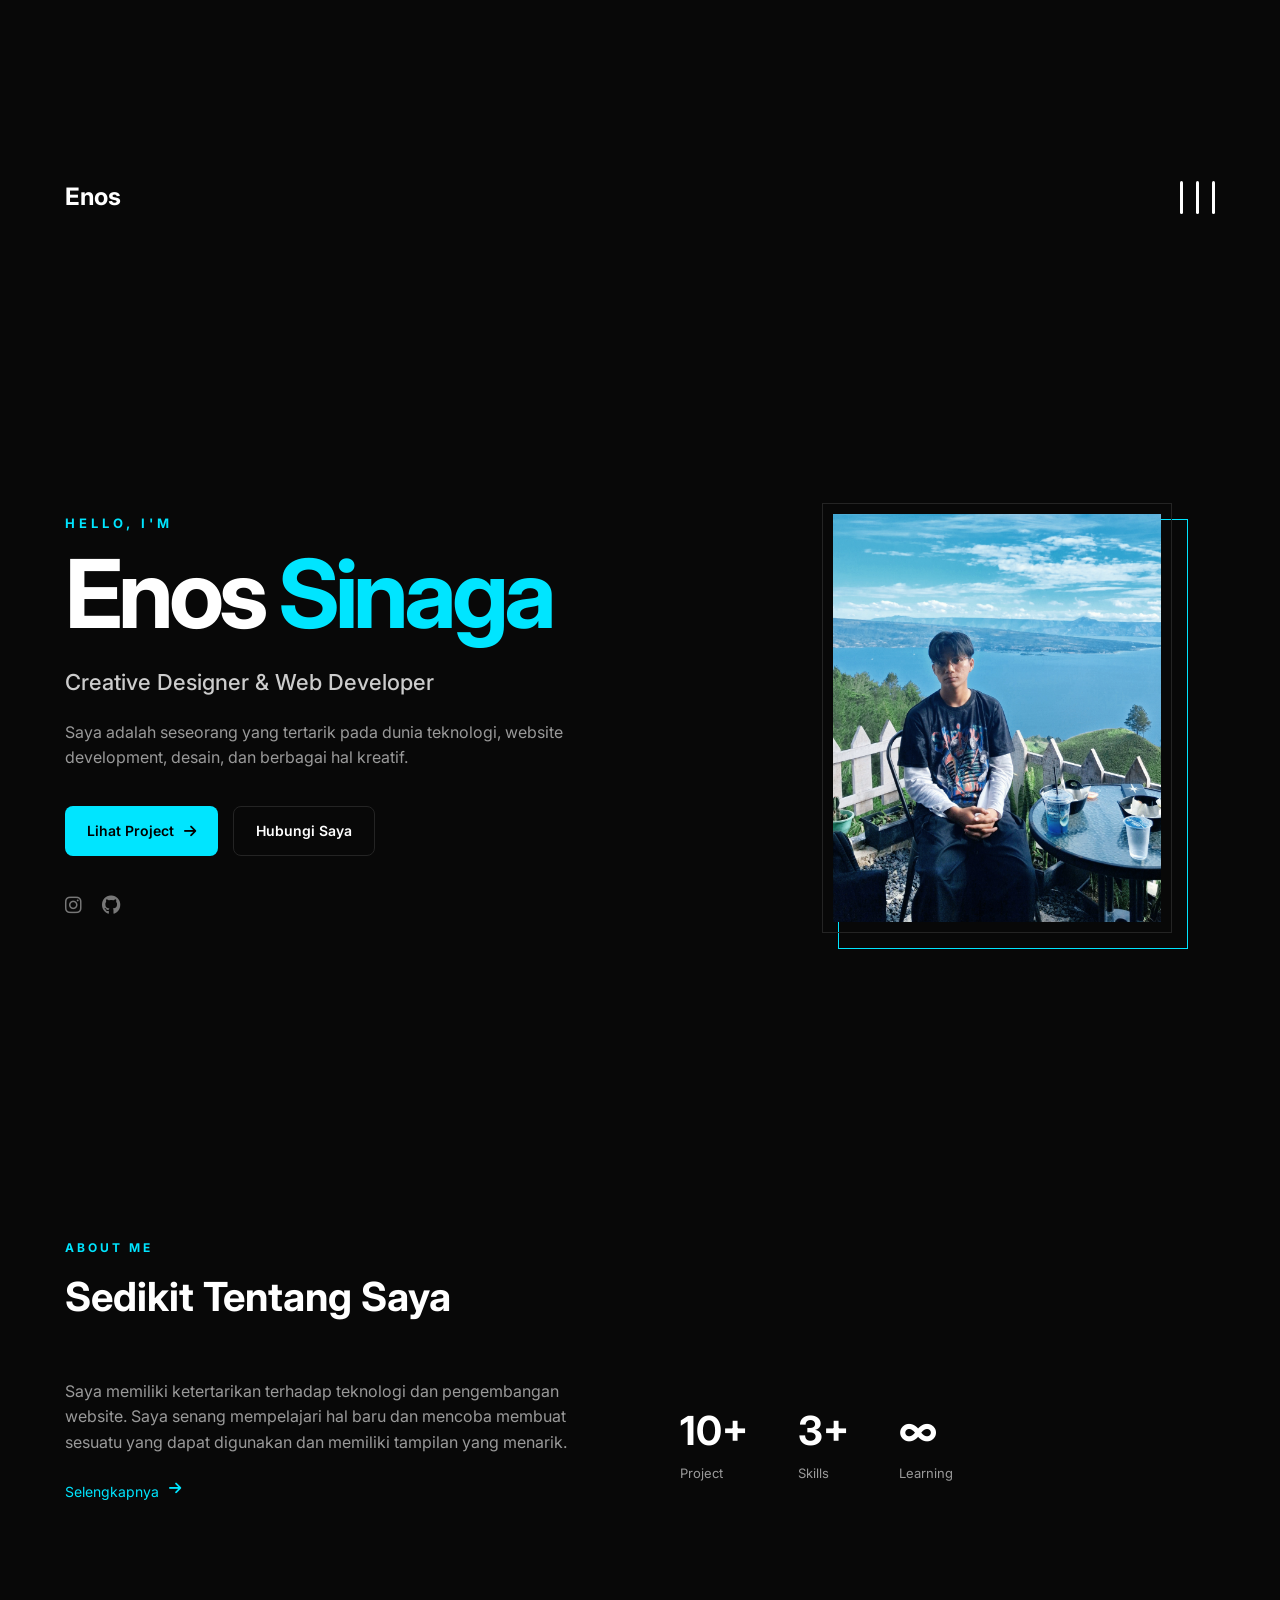
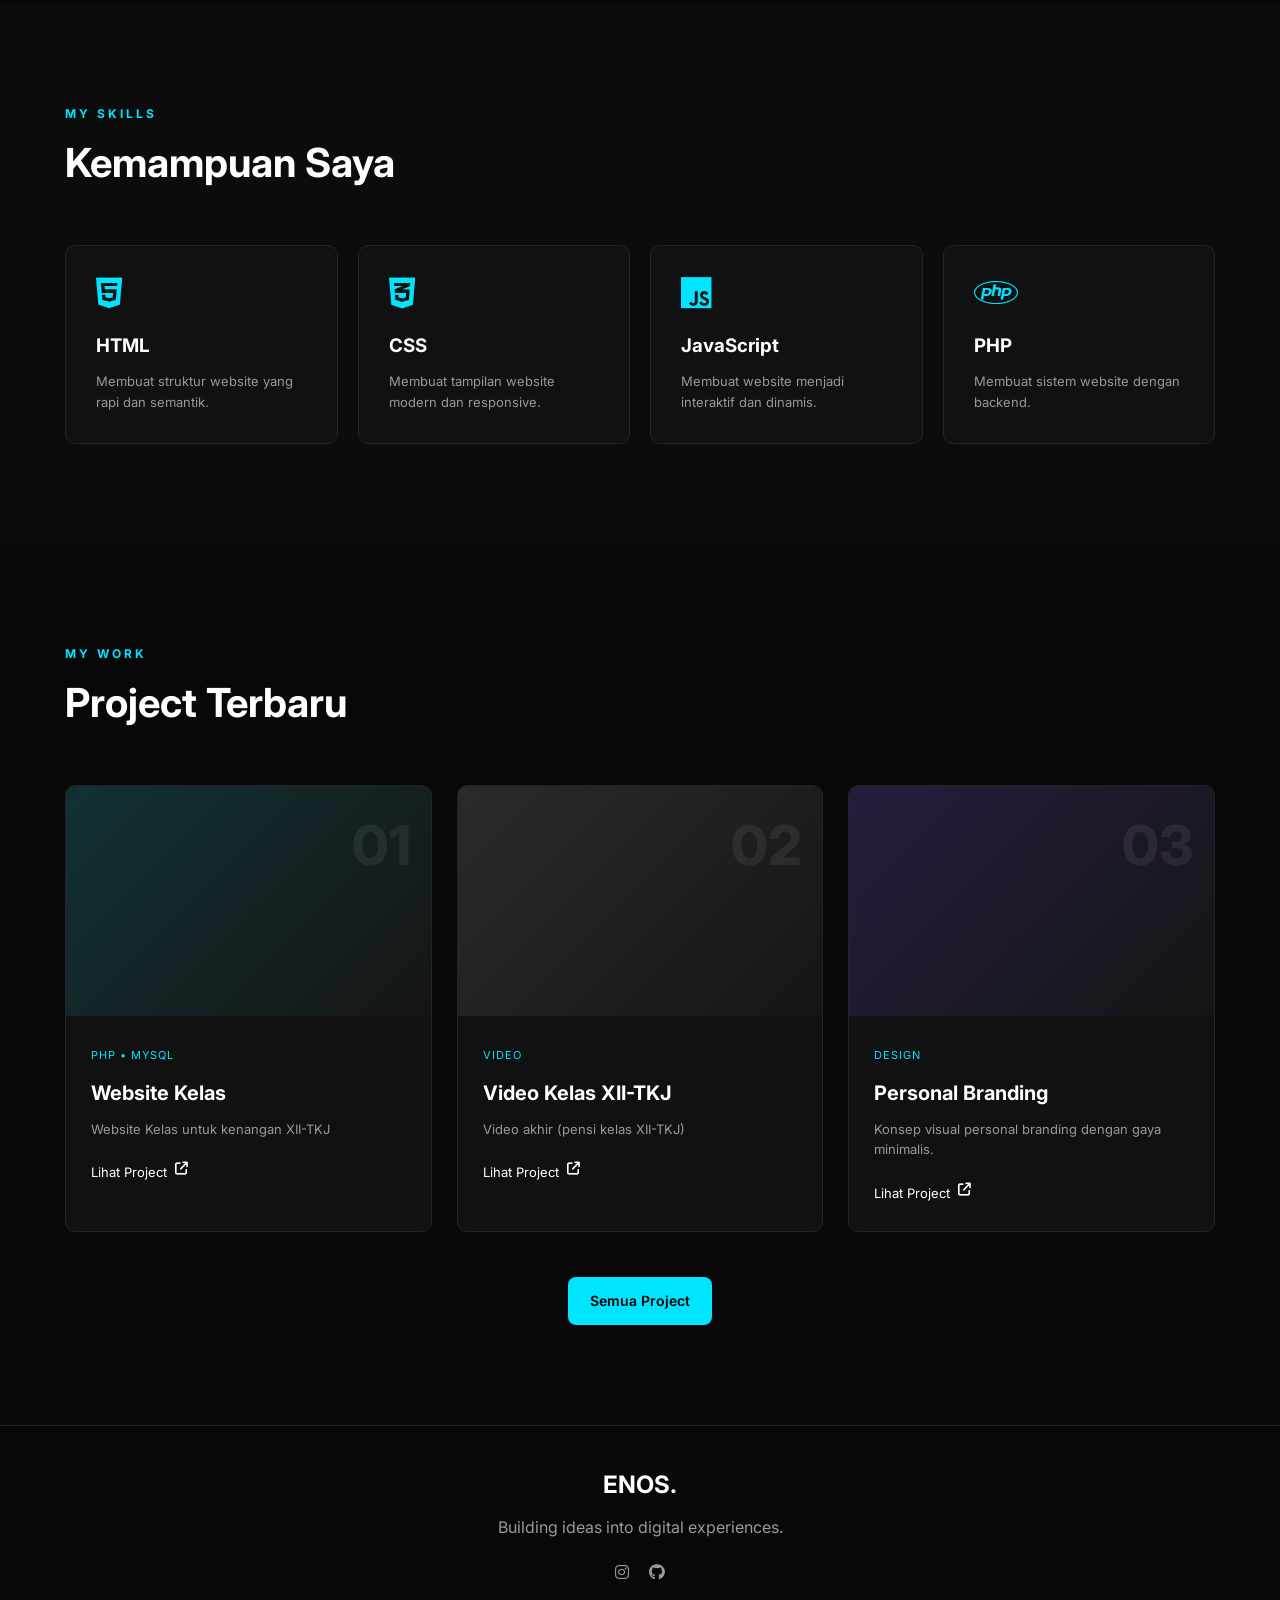
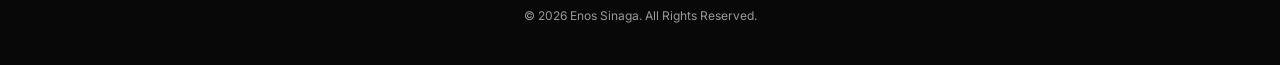
==== commit 5f965714: "index.html" ====
--- a/index.html
+++ b/index.html
@@ -20,6 +20,9 @@
 
 <body>
 
+    
+<!-- ================= STAR ================= -->
+<canvas id="stars"></canvas>
 <!-- ================= NAVBAR ================= -->
 
 <header>
--- a/style.css
+++ b/style.css
@@ -761,13 +761,23 @@
     background:
         linear-gradient(
             135deg,
-            #22c55e20,
+            #ff000020,
             transparent
         ),
         #151515;
 
 }
-
+.project-image.five {
+
+    background:
+        linear-gradient(
+            135deg,
+            #ccff0020,
+            transparent
+        ),
+        #151515;
+
+}
 
 .project-number {
 
